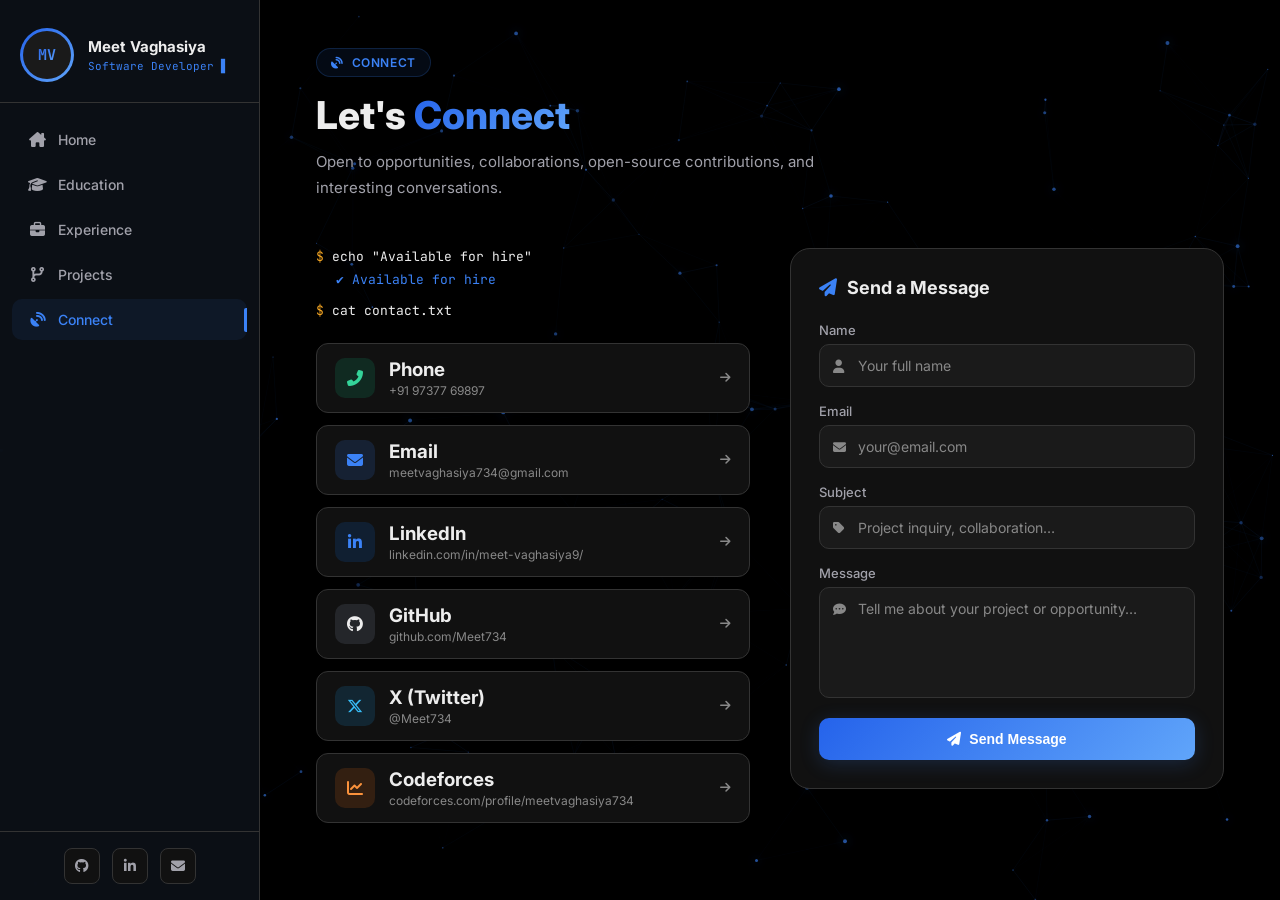
==== contact.html @ da373b87 "Added the html" ====
<!DOCTYPE html>
<html lang="en">
<head>
  <meta charset="UTF-8" />
  <meta name="viewport" content="width=device-width, initial-scale=1.0" />
  <title>Connect | Portfolio</title>
  <meta name="description" content="Get in touch — phone, email, LinkedIn, GitHub and other social profiles." />
  <link href="https://fonts.googleapis.com/css2?family=JetBrains+Mono:wght@300;400;500;600;700&family=Inter:wght@300;400;500;600;700;800&display=swap" rel="stylesheet" />
  <link rel="stylesheet" href="https://cdnjs.cloudflare.com/ajax/libs/font-awesome/6.5.0/css/all.min.css" />
  <link rel="stylesheet" href="style.css" />
</head>
<body data-page="contact">
  <canvas id="bgCanvas"></canvas>
  <button class="hamburger" id="hamburger" aria-label="Toggle menu"><span></span><span></span><span></span></button>
  <div class="sidebar-overlay" id="sidebarOverlay"></div>

  <!-- SIDEBAR -->
  <aside class="sidebar" id="sidebar">
    <div class="sidebar-brand">
      <div class="avatar-ring">
        <div class="avatar"><span class="avatar-initials">MV</span></div>
      </div>
      <div class="brand-info">
        <h2 class="brand-name">Meet Vaghasiya</h2>
        <p class="brand-role">Software Developer <span class="cursor-blink">▋</span></p>
      </div>
    </div>
    <nav class="sidebar-nav">
      <a href="index.html"      class="nav-item" data-page="home">       <i class="fas fa-house-chimney nav-icon"></i><span>Home</span><div class="nav-indicator"></div></a>
      <a href="education.html"  class="nav-item" data-page="education">  <i class="fas fa-graduation-cap nav-icon"></i><span>Education</span><div class="nav-indicator"></div></a>
      <a href="experience.html" class="nav-item" data-page="experience"> <i class="fas fa-briefcase nav-icon"></i><span>Experience</span><div class="nav-indicator"></div></a>
      <a href="projects.html"   class="nav-item" data-page="projects">   <i class="fas fa-code-branch nav-icon"></i><span>Projects</span><div class="nav-indicator"></div></a>
      <a href="contact.html"    class="nav-item" data-page="contact">    <i class="fas fa-satellite-dish nav-icon"></i><span>Connect</span><div class="nav-indicator"></div></a>
    </nav>
    <div class="sidebar-footer">
      <a href="https://github.com/Meet734" target="_blank" class="sf-icon" title="GitHub"><i class="fab fa-github"></i></a>
      <a href="https://www.linkedin.com/in/meet-vaghasiya9/" target="_blank" class="sf-icon" title="LinkedIn"><i class="fab fa-linkedin-in"></i></a>
      <a href="mailto:meetvaghasiya734@gmail.com" class="sf-icon" title="Email"><i class="fas fa-envelope"></i></a>
    </div>
  </aside>

  <!-- MAIN -->
  <main class="main-content">
    <div class="page-wrapper">

      <div class="section-header">
        <div class="section-badge"><i class="fas fa-satellite-dish"></i> Connect</div>
        <h1 class="section-title">Let's <span class="gradient-text">Connect</span></h1>
        <p class="section-subtitle">Open to opportunities, collaborations, open-source contributions, and interesting conversations.</p>
      </div>

      <div class="contact-container">

        <!-- Left: contact links -->
        <div class="contact-left">
          <div class="contact-intro">
            <div class="terminal-line">
              <span class="t-prompt">$</span>
              <span class="t-cmd">echo "Available for hire"</span>
            </div>
            <div class="terminal-output">✔ Available for hire</div>
            <div class="terminal-line">
              <span class="t-prompt">$</span>
              <span class="t-cmd">cat contact.txt</span>
            </div>
          </div>

          <div class="contact-cards">

            <a href="tel:+919737769897" class="contact-card">
              <div class="contact-card-icon phone"><i class="fas fa-phone-alt"></i></div>
              <div class="contact-card-info">
                <h3>Phone</h3>
                <p>+91 97377 69897</p>
              </div>
              <i class="fas fa-arrow-right contact-arrow"></i>
            </a>

            <a href="mailto:meetvaghasiya734@gmail.com" class="contact-card">
              <div class="contact-card-icon email"><i class="fas fa-envelope"></i></div>
              <div class="contact-card-info">
                <h3>Email</h3>
                <p>meetvaghasiya734@gmail.com</p>
              </div>
              <i class="fas fa-arrow-right contact-arrow"></i>
            </a>

            <a href="https://www.linkedin.com/in/meet-vaghasiya9/" target="_blank" rel="noopener" class="contact-card">
              <div class="contact-card-icon linkedin"><i class="fab fa-linkedin-in"></i></div>
              <div class="contact-card-info">
                <h3>LinkedIn</h3>
                <p>linkedin.com/in/meet-vaghasiya9/</p>
              </div>
              <i class="fas fa-arrow-right contact-arrow"></i>
            </a>

            <a href="https://github.com/Meet734" target="_blank" rel="noopener" class="contact-card">
              <div class="contact-card-icon github"><i class="fab fa-github"></i></div>
              <div class="contact-card-info">
                <h3>GitHub</h3>
                <p>github.com/Meet734</p>
              </div>
              <i class="fas fa-arrow-right contact-arrow"></i>
            </a>

            <a href="https://x.com/Meet734" target="_blank" rel="noopener" class="contact-card">
              <div class="contact-card-icon twitter"><i class="fab fa-x-twitter"></i></div>
              <div class="contact-card-info">
                <h3>X (Twitter)</h3>
                <p>@Meet734</p>
              </div>
              <i class="fas fa-arrow-right contact-arrow"></i>
            </a>

            <a href="https://codeforces.com/profile/meetvaghasiya734" target="_blank" rel="noopener" class="contact-card">
              <div class="contact-card-icon leetcode"><i class="fas fa-chart-line"></i></div>
              <div class="contact-card-info">
                <h3>Codeforces</h3>
                <p>codeforces.com/profile/meetvaghasiya734</p>
              </div>
              <i class="fas fa-arrow-right contact-arrow"></i>
            </a>



          </div>
        </div>

        <!-- Right: Message form -->
        <div class="contact-right">
          <div class="message-form-card">
            <h2 class="form-title"><i class="fas fa-paper-plane"></i> Send a Message</h2>
            <form class="contact-form" id="contactForm" action="https://api.web3forms.com/submit" method="POST">
              <input type="hidden" name="access_key" value="fc8a72fc-2e84-4660-9fc2-ab3e742af92b" />
              <input type="hidden" name="subject" value="Portfolio Contact: New Message" />
              <input type="hidden" name="redirect" value="false" />
              <div class="form-group">
                <label for="senderName">Name</label>
                <div class="input-wrap">
                  <i class="fas fa-user input-icon"></i>
                  <input type="text" id="senderName" name="name" placeholder="Your full name" required autocomplete="name" />
                </div>
              </div>
              <div class="form-group">
                <label for="senderEmail">Email</label>
                <div class="input-wrap">
                  <i class="fas fa-envelope input-icon"></i>
                  <input type="email" id="senderEmail" name="email" placeholder="your@email.com" required autocomplete="email" />
                </div>
              </div>
              <div class="form-group">
                <label for="senderSubject">Subject</label>
                <div class="input-wrap">
                  <i class="fas fa-tag input-icon"></i>
                  <input type="text" id="senderSubject" name="subject" placeholder="Project inquiry, collaboration…" required />
                </div>
              </div>
              <div class="form-group">
                <label for="senderMessage">Message</label>
                <div class="input-wrap textarea-wrap">
                  <i class="fas fa-comment-dots input-icon"></i>
                  <textarea id="senderMessage" name="message" rows="5" placeholder="Tell me about your project or opportunity…" required></textarea>
                </div>
              </div>
              <button type="submit" class="form-submit" id="formSubmitBtn">
                <i class="fas fa-paper-plane"></i>
                <span>Send Message</span>
              </button>
              <div class="form-success" id="formSuccess">
                <i class="fas fa-check-circle"></i> Message sent! I'll get back to you soon.
              </div>
            </form>
          </div>
        </div>

      </div><!-- /contact-container -->
    </div><!-- /page-wrapper -->
  </main>

  <script src="app.js"></script>
</body>
</html>
---- style.css ----
/* =============================================
   PORTFOLIO — MASTER STYLESHEET
   Theme: Dark Terminal / Developer
============================================= */

/* ---------- RESET & ROOT ---------- */
*, *::before, *::after { box-sizing: border-box; margin: 0; padding: 0; }

:root {
  --sidebar-w: 260px;
  --bg:        #000000;
  --surface:   #0a0a0a;
  --surface2:  #111111;
  --surface3:  #1a1a1a;
  --border:    #333333;
  --border2:   #444444;
  --accent:    #3b82f6;
  --accent2:   #3b82f6;
  --accent3:   #f5a623;
  --text:      #ededed;
  --muted:     #888888;
  --muted2:    #a1a1aa;
  --grad:      linear-gradient(135deg, #2563eb 0%, #60a5fa 100%);
  --grad-warm: linear-gradient(135deg, #f5a623, #f81ce5);
  --radius:    12px;
  --radius-lg: 20px;
  --shadow:    0 8px 32px rgba(0,0,0,.45);
  --shadow-lg: 0 20px 60px rgba(0,0,0,.6);
  --transition: .25s cubic-bezier(.4,0,.2,1);
}

html { scroll-behavior: smooth; }

body {
  font-family: 'Inter', sans-serif;
  background: var(--bg);
  color: var(--text);
  min-height: 100vh;
  display: flex;
  overflow-x: hidden;
}

a { text-decoration: none; color: inherit; }

/* ---------- SCROLLBAR ---------- */
::-webkit-scrollbar { width: 6px; }
::-webkit-scrollbar-track { background: var(--surface); }
::-webkit-scrollbar-thumb { background: var(--border2); border-radius: 3px; }
::-webkit-scrollbar-thumb:hover { background: var(--accent); }

/* ---------- BACKGROUND CANVAS ---------- */
#bgCanvas {
  position: fixed; inset: 0; z-index: 0;
  pointer-events: none; opacity: .8;
}

/* ---------- SIDEBAR ---------- */
.sidebar {
  position: fixed; left: 0; top: 0;
  width: var(--sidebar-w); height: 100vh;
  background: rgba(13,17,23,.92);
  backdrop-filter: blur(20px);
  border-right: 1px solid var(--border);
  display: flex; flex-direction: column;
  z-index: 100;
  transition: transform var(--transition);
}

.sidebar-brand {
  padding: 28px 20px 20px;
  border-bottom: 1px solid var(--border);
  display: flex; align-items: center; gap: 14px;
}
.avatar-ring {
  padding: 3px;
  background: var(--grad);
  border-radius: 50%;
  flex-shrink: 0;
}
.avatar {
  width: 48px; height: 48px;
  background: var(--surface3);
  border-radius: 50%;
  display: flex; align-items: center; justify-content: center;
}
.avatar-initials {
  font-family: 'JetBrains Mono', monospace;
  font-size: 15px; font-weight: 700;
  background: var(--grad); -webkit-background-clip: text; background-clip: text; -webkit-text-fill-color: transparent;
}
.brand-name {
  font-size: 15px; font-weight: 700; color: var(--text);
  line-height: 1.2;
}
.brand-role {
  font-family: 'JetBrains Mono', monospace;
  font-size: 11px; color: var(--accent);
  margin-top: 3px;
}
.cursor-blink { animation: blink 1s step-end infinite; }
@keyframes blink { 50% { opacity: 0; } }

.sidebar-nav {
  flex: 1; padding: 16px 12px;
  display: flex; flex-direction: column; gap: 4px;
  overflow-y: auto;
}
.nav-item {
  display: flex; align-items: center; gap: 12px;
  padding: 12px 16px; border-radius: 10px;
  font-size: 14px; font-weight: 500; color: var(--muted2);
  position: relative; cursor: pointer;
  transition: all var(--transition);
}
.nav-item:hover { color: var(--text); background: var(--surface2); }
.nav-item.active {
  color: var(--accent); background: rgba(59,130,246,.08);
}
.nav-item.active .nav-indicator {
  position: absolute; right: 0; top: 50%;
  transform: translateY(-50%);
  width: 3px; height: 24px;
  background: var(--accent); border-radius: 2px 0 0 2px;
}
.nav-icon { width: 18px; text-align: center; font-size: 15px; flex-shrink: 0; }

.sidebar-footer {
  padding: 16px 20px; border-top: 1px solid var(--border);
  display: flex; gap: 12px; justify-content: center;
}
.sf-icon {
  width: 36px; height: 36px; border-radius: 8px;
  background: var(--surface2); border: 1px solid var(--border);
  display: flex; align-items: center; justify-content: center;
  color: var(--muted2); font-size: 14px;
  transition: all var(--transition);
}
.sf-icon:hover { color: var(--accent); border-color: var(--accent); transform: translateY(-2px); }

/* ---------- HAMBURGER (mobile) ---------- */
.hamburger {
  display: none; position: fixed; top: 16px; left: 16px; z-index: 200;
  background: var(--surface2); border: 1px solid var(--border);
  border-radius: 8px; padding: 10px; cursor: pointer; flex-direction: column; gap: 5px;
}
.hamburger span {
  display: block; width: 20px; height: 2px;
  background: var(--text); border-radius: 2px;
  transition: all var(--transition);
}
.hamburger.open span:nth-child(1) { transform: rotate(45deg) translate(5px,5px); }
.hamburger.open span:nth-child(2) { opacity: 0; }
.hamburger.open span:nth-child(3) { transform: rotate(-45deg) translate(5px,-5px); }

.sidebar-overlay {
  display: none; position: fixed; inset: 0; z-index: 99;
  background: rgba(0,0,0,.6); backdrop-filter: blur(4px);
}

/* ---------- MAIN CONTENT ---------- */
.main-content {
  margin-left: var(--sidebar-w);
  flex: 1; min-height: 100vh;
  position: relative; z-index: 1;
  padding: 0;
}

/* =============================================
   HOME PAGE
============================================= */
.home-container {
  min-height: 100vh;
  display: grid; grid-template-columns: 1fr 1fr;
  align-items: center; gap: 48px;
  padding: 60px 56px;
}

.terminal-badge {
  display: inline-flex; align-items: center; gap: 8px;
  background: var(--surface2); border: 1px solid var(--border);
  border-radius: 8px; padding: 8px 14px; margin-bottom: 24px;
  font-family: 'JetBrains Mono', monospace; font-size: 13px;
}
.t-dot { width: 10px; height: 10px; border-radius: 50%; display: inline-block; margin-right: 2px; }
.t-dot.red    { background: #ff5f57; }
.t-dot.yellow { background: #ffbd2e; }
.t-dot.green  { background: #28ca41; }
.t-prompt { color: var(--accent3); }
.t-cmd    { color: var(--text); }

.home-title {
  font-size: clamp(2rem, 4vw, 3.4rem);
  font-weight: 800; line-height: 1.1;
  margin-bottom: 16px;
}
.gradient-text {
  background: var(--grad); -webkit-background-clip: text; background-clip: text; -webkit-text-fill-color: transparent;
}

.typewriter-wrapper {
  font-size: clamp(1rem, 2vw, 1.3rem);
  font-family: 'JetBrains Mono', monospace;
  color: var(--muted2); margin-bottom: 24px; min-height: 2em;
}
.tw-prefix { color: var(--muted); }
.tw-text   { color: var(--accent); }
.tw-cursor {
  color: var(--accent); 
  animation: blink 1s step-end infinite;
}

.home-bio {
  font-size: 15px; color: var(--muted2); line-height: 1.8;
  max-width: 520px; margin-bottom: 32px;
}

.home-actions { display: flex; gap: 12px; flex-wrap: wrap; margin-bottom: 40px; }

.btn-primary, .btn-secondary, .btn-ghost {
  display: inline-flex; align-items: center; gap: 8px;
  padding: 12px 24px; border-radius: 10px;
  font-size: 14px; font-weight: 600;
  transition: all var(--transition); cursor: pointer; border: none;
}
.btn-primary {
  background: var(--grad); color: #fff;
  box-shadow: 0 4px 20px rgba(59,130,246,.25);
}
.btn-primary:hover { transform: translateY(-2px); box-shadow: 0 8px 30px rgba(59,130,246,.4); }
.btn-secondary {
  background: transparent; border: 1px solid var(--border2); color: var(--text);
}
.btn-secondary:hover { border-color: var(--accent); color: var(--accent); transform: translateY(-2px); }
.btn-ghost {
  background: transparent; border: 1px dashed var(--border2); color: var(--muted2);
}
.btn-ghost:hover { border-color: var(--accent2); color: var(--accent2); transform: translateY(-2px); }

.home-stats {
  display: flex; gap: 20px; flex-wrap: wrap; margin-top: 12px;
}
.stat-card {
  flex: 1; min-width: 200px;
  background: rgba(255, 255, 255, 0.03);
  backdrop-filter: blur(12px); -webkit-backdrop-filter: blur(12px);
  border: 1px solid rgba(255, 255, 255, 0.08);
  border-radius: 16px; padding: 22px;
  transition: all 0.4s cubic-bezier(0.4, 0, 0.2, 1);
  display: flex; flex-direction: column; gap: 14px;
  position: relative; overflow: hidden;
}
.stat-card::before {
  content: ''; position: absolute; inset: 0;
  background: radial-gradient(circle at top left, rgba(59, 130, 246, 0.15), transparent 70%);
  opacity: 0; transition: opacity 0.4s;
}
.stat-card:hover {
  transform: translateY(-8px);
  border-color: rgba(59, 130, 246, 0.4);
  box-shadow: 0 20px 40px rgba(0, 0, 0, 0.5), 0 0 20px rgba(59, 130, 246, 0.1);
}
.stat-card:hover::before { opacity: 1; }

.stat-header {
  display: flex; align-items: center; justify-content: space-between;
  font-size: 18px; color: var(--accent);
}
.stat-ok {
  font-family: 'JetBrains Mono', monospace;
  font-size: 8px; font-weight: 800; color: #60a5fa;
  background: rgba(59, 130, 246, 0.1); padding: 3px 8px; border-radius: 4px;
  letter-spacing: 0.1em;
}
.stat-main { display: flex; flex-direction: column; gap: 6px; }
.pillar-title {
  font-size: 18px; font-weight: 700; color: var(--text);
  letter-spacing: -0.3px;
}
.stat-label {
  font-size: 13px; font-weight: 400; color: var(--muted2);
  line-height: 1.5;
}

/* --- Code Card --- */
.home-right { position: relative; display: flex; flex-direction: column; align-items: center; gap: 32px; }

.code-card {
  background: var(--surface2); border: 1px solid var(--border);
  border-radius: var(--radius-lg);
  box-shadow: var(--shadow-lg), 0 0 60px rgba(59,130,246,.06);
  overflow: hidden; width: 100%; max-width: 400px;
  animation: floatY 4s ease-in-out infinite;
}
@keyframes floatY { 0%,100% { transform: translateY(0); } 50% { transform: translateY(-12px); } }

.code-card-header {
  padding: 12px 16px; background: var(--surface3);
  display: flex; align-items: center; gap: 6px;
  border-bottom: 1px solid var(--border);
}
.dot { width: 12px; height: 12px; border-radius: 50%; }
.dot.red    { background: #ff5f57; }
.dot.yellow { background: #ffbd2e; }
.dot.green  { background: #28ca41; }
.code-filename {
  margin-left: auto; font-family: 'JetBrains Mono', monospace;
  font-size: 12px; color: var(--muted);
}
.code-body {
  padding: 20px; font-family: 'JetBrains Mono', monospace;
  font-size: 13px; line-height: 1.8; overflow-x: auto;
}
.c-brace { color: #e2e8f0; }
.c-key   { color: #93c5fd; }
.c-colon { color: #94a3b8; }
.c-str   { color: #86efac; }
.c-bool  { color: #f97316; }
.c-comma { color: #94a3b8; }

/* --- Orbit --- */
.orbit-container {
  position: relative; width: 200px; height: 200px;
  display: flex; align-items: center; justify-content: center;
}
.orbit-ring {
  position: absolute; inset: 0; border-radius: 50%;
  border: 1px dashed var(--border2);
  animation: spin 120s linear infinite;
}
@keyframes spin { to { transform: rotate(360deg); } }

.orbit-item {
  position: absolute; width: 40px; height: 40px;
  background: var(--surface2); border: 1px solid var(--border);
  border-radius: 50%; display: flex; align-items: center; justify-content: center;
  font-size: 16px; color: var(--accent);
  top: 50%; left: 50%;
  transform:
    translate(-50%, -50%)
    rotate(calc(var(--i) * 60deg))
    translateY(-90px)
    rotate(calc(var(--i) * -60deg));
  animation: orbit 120s linear infinite;
  animation-delay: calc(var(--i) * -20s);
  transition: all var(--transition);
}
.orbit-item:hover { transform: scale(1.3); color: #fff; background: var(--accent2); }
@keyframes orbit {
  from { transform: translate(-50%,-50%) rotate(calc(var(--i)*60deg))   translateY(-90px) rotate(calc(var(--i)*-60deg)); }
  to   { transform: translate(-50%,-50%) rotate(calc(var(--i)*60deg + 360deg)) translateY(-90px) rotate(calc(var(--i)*-60deg - 360deg)); }
}

/* =============================================
   SHARED PAGE LAYOUT (all inner pages)
============================================= */
.page-wrapper {
  padding: 48px 56px;
  min-height: 100vh;
  animation: pageIn .4s ease;
}
@keyframes pageIn {
  from { opacity: 0; transform: translateY(18px); }
  to   { opacity: 1; transform: translateY(0); }
}

.section-header { margin-bottom: 48px; }
.section-badge {
  display: inline-flex; align-items: center; gap: 8px;
  background: rgba(59,130,246,.08); border: 1px solid rgba(59,130,246,.2);
  color: var(--accent); border-radius: 20px; padding: 6px 14px;
  font-size: 12px; font-weight: 600; letter-spacing: .05em;
  text-transform: uppercase; margin-bottom: 16px;
}
.section-title {
  font-size: clamp(1.8rem, 3vw, 2.6rem);
  font-weight: 800; line-height: 1.15; margin-bottom: 12px;
}
.section-subtitle { font-size: 15px; color: var(--muted2); max-width: 560px; line-height: 1.7; }

/* highlight / tag shared */
.highlight { color: var(--accent); font-weight: 600; }
.tag {
  display: inline-block; padding: 3px 10px; border-radius: 20px;
  background: var(--surface3); border: 1px solid var(--border2);
  font-size: 11px; color: var(--muted2);
}

/* =============================================
   EDUCATION PAGE
============================================= */
.edu-timeline { display: flex; flex-direction: column; gap: 0; margin-bottom: 56px; }

.edu-card {
  display: flex; gap: 0; position: relative;
  animation: fadeUp .5s ease both;
}
.edu-card:nth-child(1) { animation-delay: .05s; }
.edu-card:nth-child(2) { animation-delay: .15s; }
.edu-card:nth-child(3) { animation-delay: .25s; }
.edu-card:nth-child(4) { animation-delay: .35s; }
@keyframes fadeUp { from { opacity:0; transform:translateY(24px); } to { opacity:1; transform:none; } }

.edu-card-left {
  display: flex; flex-direction: column; align-items: center;
  width: 60px; flex-shrink: 0; padding-top: 4px;
}
.edu-icon-wrap {
  width: 44px; height: 44px; border-radius: 12px;
  display: flex; align-items: center; justify-content: center;
  font-size: 18px; color: #fff; flex-shrink: 0; z-index: 1;
}
.grad-purple { background: linear-gradient(135deg,#7c3aed,#4338ca); }
.grad-blue   { background: linear-gradient(135deg,#2563eb,#60a5fa); }
.grad-teal   { background: linear-gradient(135deg,#14b8a6,#10b981); }
.grad-orange { background: linear-gradient(135deg,#f97316,#ef4444); }

.edu-connector {
  flex: 1; width: 2px;
  background: linear-gradient(to bottom, var(--border2), transparent);
  margin: 8px 0;
}

.edu-card-body {
  flex: 1; background: var(--surface2); border: 1px solid var(--border);
  border-radius: var(--radius-lg); padding: 24px 28px;
  margin-left: 16px; margin-bottom: 20px;
  transition: all var(--transition);
  position: relative; overflow: hidden;
}
.edu-card-body::before {
  content: ''; position: absolute; inset: 0;
  background: linear-gradient(135deg, rgba(0,212,255,.03) 0%, transparent 60%);
  pointer-events: none;
}
.edu-card-body:hover { border-color: var(--border2); transform: translateX(4px); box-shadow: var(--shadow); }

.edu-meta { display: flex; align-items: center; gap: 10px; margin-bottom: 10px; }
.edu-year { font-family:'JetBrains Mono',monospace; font-size:12px; color:var(--muted); }
.edu-badge {
  padding: 2px 10px; border-radius: 20px; font-size: 11px; font-weight: 700;
  background: rgba(124,58,237,.2); border: 1px solid rgba(124,58,237,.4); color: #a78bfa;
}
.edu-badge.be   { background:rgba(59,130,246,.2); border-color:rgba(59,130,246,.4); color:#60a5fa; }
.edu-badge.hsc  { background:rgba(20,184,166,.2); border-color:rgba(20,184,166,.4); color:#2dd4bf; }
.edu-badge.ssc  { background:rgba(249,115,22,.2); border-color:rgba(249,115,22,.4); color:#fb923c; }

.edu-degree    { font-size:17px; font-weight:700; color:var(--text); margin-bottom:6px; }
.edu-institution { font-size:13px; color:var(--muted2); margin-bottom:10px; display:flex; align-items:center; gap:6px; }
.edu-desc      { font-size:14px; color:var(--muted2); line-height:1.7; margin-bottom:12px; }
.edu-tags      { display:flex; flex-wrap:wrap; gap:6px; }

/* Certifications */
.cert-section { margin-top: 8px; }
.cert-title {
  font-size: 18px; font-weight: 700; margin-bottom: 20px;
  display: flex; align-items: center; gap: 10px; color: var(--text);
}
.cert-grid {
  display: grid;
  grid-template-rows: repeat(2, 1fr);
  grid-auto-flow: column;
  grid-auto-columns: minmax(280px, 1fr);
  gap: 16px;
  overflow-x: auto;
  padding-bottom: 12px;
}
.cert-grid::-webkit-scrollbar { height: 6px; }
.cert-grid::-webkit-scrollbar-track { background: var(--surface2); border-radius: 4px; }
.cert-grid::-webkit-scrollbar-thumb { background: var(--border2); border-radius: 4px; }
.cert-grid::-webkit-scrollbar-thumb:hover { background: var(--accent); }

.cert-card {
  display: flex; align-items: center; gap: 14px;
  background: var(--surface2); border: 1px solid var(--border);
  border-radius: var(--radius); padding: 16px 20px;
  transition: all var(--transition);
  animation: fadeUp .5s ease both;
}
.cert-card:hover { border-color: var(--accent); transform: translateY(-3px); box-shadow: var(--shadow); }

.cert-icon {
  width: 42px; height: 42px; border-radius: 10px;
  display: flex; align-items: center; justify-content: center;
  font-size: 18px; flex-shrink: 0;
}
.cert-icon.aws    { background:rgba(249,115,22,.15); color:#fb923c; }
.cert-icon.python { background:rgba(124,58,237,.15); color:#a78bfa; }
.cert-icon.db     { background:rgba(59,130,246,.15);  color:#60a5fa; }
.cert-icon.web    { background:rgba(20,184,166,.15);  color:#2dd4bf; }
.cert-icon.java   { background:rgba(225,29,72,.15);   color:#f43f5e; }

.cert-info h4   { font-size:14px; font-weight:600; color:var(--text); }
.cert-info p    { font-size:12px; color:var(--muted); margin-top:3px; }
.cert-link {
  margin-left:auto; width:30px; height:30px; border-radius:8px;
  background:var(--surface3); border:1px solid var(--border);
  display:flex; align-items:center; justify-content:center;
  font-size:12px; color:var(--muted2); flex-shrink:0;
  transition: all var(--transition);
}
.cert-link:hover { color:var(--accent); border-color:var(--accent); }

/* =============================================
   EXPERIENCE PAGE
============================================= */
.exp-container { display: flex; flex-direction: column; gap: 32px; }

.exp-card {
  background: var(--surface2); border: 1px solid var(--border);
  border-radius: var(--radius-lg); overflow: hidden;
  transition: all var(--transition);
  animation: fadeUp .5s ease both;
}
.exp-card.featured { border-color: rgba(59,130,246,.2); box-shadow: 0 0 40px rgba(59,130,246,.05); }
.exp-card:hover { border-color: var(--border2); box-shadow: var(--shadow); }

.exp-card-header {
  display: flex; align-items: flex-start; gap: 16px;
  padding: 24px 28px; background: var(--surface3);
  border-bottom: 1px solid var(--border); flex-wrap: wrap;
}
.exp-company-logo {
  width: 52px; height: 52px; border-radius: 12px;
  background: rgba(59,130,246,.1); border: 1px solid rgba(59,130,246,.2);
  display: flex; align-items: center; justify-content: center;
  font-size: 20px; color: var(--accent); flex-shrink: 0;
}
.exp-header-info { flex: 1; }
.exp-role     { font-size: 18px; font-weight: 700; color: var(--text); margin-bottom: 4px; }
.exp-company  { font-size: 14px; color: var(--accent); font-weight: 600; margin-bottom: 10px; }
.exp-meta-row { display: flex; flex-wrap: wrap; gap: 12px; font-size: 12px; color: var(--muted); }
.exp-meta-row i { margin-right: 4px; color: var(--muted2); }
.exp-type {
  padding: 2px 10px; border-radius: 20px; font-size: 11px; font-weight: 700;
}
.exp-type.full-time { background:rgba(16,185,129,.15); border:1px solid rgba(16,185,129,.3); color:#34d399; }

.exp-letter-btn {
  display: flex; align-items: center; gap: 8px; flex-shrink: 0;
  padding: 10px 16px; border-radius: 10px; font-size: 13px; font-weight: 600;
  background: transparent; border: 1px solid var(--border2); color: var(--muted2);
  transition: all var(--transition); align-self: flex-start;
}
.exp-letter-btn:hover { border-color: var(--accent); color: var(--accent); }
.exp-letter-btn i { font-size: 16px; }

.exp-card-body { padding: 28px; }
.exp-summary { font-size: 15px; color: var(--muted2); line-height: 1.8; margin-bottom: 28px; }

.exp-contributions h4, .exp-tech-stack h4 {
  font-size: 14px; font-weight: 600; color: var(--text);
  display: flex; align-items: center; gap: 8px; margin-bottom: 14px;
}
.exp-contributions h4 i, .exp-tech-stack h4 i { color: var(--accent); }

.contribution-list { list-style: none; display: flex; flex-direction: column; gap: 10px; margin-bottom: 28px; }
.contribution-list li {
  display: flex; align-items: flex-start; gap: 12px;
  font-size: 14px; color: var(--muted2); line-height: 1.6;
}
.bullet-icon i { color: #3b82f6; font-size: 14px; margin-top: 2px; flex-shrink: 0; }
.contribution-list strong { color: var(--text); }

.tech-pills { display: flex; flex-wrap: wrap; gap: 8px; margin-bottom: 28px; }
.tech-pill {
  display: inline-flex; align-items: center; gap: 6px;
  padding: 5px 12px; border-radius: 20px; font-size: 12px; font-weight: 500;
  background: var(--surface3); border: 1px solid var(--border2); color: var(--muted2);
  transition: all var(--transition);
}
.tech-pill:hover { border-color: var(--accent); color: var(--accent); }
.tech-pill i { font-size: 12px; }

.exp-achievements {
  display: grid; grid-template-columns: repeat(4, 1fr); gap: 16px;
  background: var(--surface3); border: 1px solid var(--border);
  border-radius: var(--radius); padding: 20px;
}
.achievement-item { text-align: center; }
.ach-number {
  font-size: 24px; font-weight: 800;
  background: var(--grad); -webkit-background-clip: text; background-clip: text; -webkit-text-fill-color: transparent;
}
.ach-label { font-size: 11px; color: var(--muted); margin-top: 4px; }

/* Skills */
.skills-section {
  background: var(--surface2); border: 1px solid var(--border);
  border-radius: var(--radius-lg); padding: 28px;
  animation: fadeUp .5s ease both; animation-delay: .15s;
}
.skills-title {
  font-size: 18px; font-weight: 700; margin-bottom: 24px;
  display: flex; align-items: center; gap: 10px;
}
.skills-title i { color: var(--accent); }
.skills-grid { display: grid; grid-template-columns: repeat(auto-fill, minmax(260px, 1fr)); gap: 28px; }
.skill-group-name { font-size: 13px; font-weight: 600; color: var(--muted2); text-transform:uppercase; letter-spacing:.06em; margin-bottom:16px; }
.skill-bars { display: flex; flex-direction: column; gap: 12px; }
.skill-bar-item { display: grid; grid-template-columns: 110px 1fr 36px; align-items: center; gap: 10px; font-size: 13px; color: var(--text); }
.skill-track { height: 6px; background: var(--surface3); border-radius: 3px; overflow: hidden; }
.skill-fill {
  height: 100%; width: 0; border-radius: 3px;
  background: var(--grad);
  transition: width 1.2s cubic-bezier(.2,1,.4,1);
}
.skill-fill.animated { width: var(--pct); }
.pct-label { font-size: 11px; color: var(--muted); text-align: right; }

/* =============================================
   PROJECTS PAGE
============================================= */
.filter-bar {
  display: flex; flex-wrap: wrap; gap: 8px; margin-bottom: 36px;
}
.filter-btn {
  display: inline-flex; align-items: center; gap: 6px;
  padding: 8px 16px; border-radius: 20px; font-size: 13px; font-weight: 500;
  background: var(--surface2); border: 1px solid var(--border); color: var(--muted2);
  cursor: pointer; transition: all var(--transition);
}
.filter-btn:hover  { border-color: var(--border2); color: var(--text); }
.filter-btn.active { background: rgba(59,130,246,.1); border-color: rgba(59,130,246,.4); color: var(--accent); }

.projects-grid {
  display: grid;
  grid-template-columns: repeat(auto-fill, minmax(320px, 1fr));
  gap: 24px;
}

/* Flip card */
.project-card {
  height: 300px; perspective: 1000px;
  transition: opacity .3s, transform .3s;
}
.project-card.hidden { display: none; }

.project-card-inner {
  position: relative; width: 100%; height: 100%;
  transform-style: preserve-3d;
  transition: transform .65s cubic-bezier(.4,0,.2,1);
  border-radius: var(--radius-lg);
}
.project-card:hover .project-card-inner { transform: rotateY(180deg); }

.project-card-front, .project-card-back {
  position: absolute; inset: 0;
  border-radius: var(--radius-lg);
  backface-visibility: hidden;
  -webkit-backface-visibility: hidden;
  padding: 24px;
  border: 1px solid var(--border);
  overflow: hidden;
}
.project-card-front {
  background: var(--surface2);
  display: flex; flex-direction: column; gap: 12px;
}
.project-card-back {
  background: var(--surface3);
  transform: rotateY(180deg);
  display: flex; flex-direction: column; justify-content: center; gap: 14px;
  border-color: var(--border2);
}
.project-card-back h4 { font-size: 15px; font-weight: 700; color: var(--accent); }
.project-card-back p  { font-size: 13px; color: var(--muted2); line-height: 1.7; flex: 1; overflow-y: auto; }

.project-glow {
  position: absolute; top: -40px; right: -40px;
  width: 120px; height: 120px; border-radius: 50%;
  background: radial-gradient(circle, rgba(59,130,246,.1), transparent 70%);
  pointer-events: none;
}

.project-header { display: flex; align-items: flex-start; justify-content: space-between; }
.project-icon-wrap {
  width: 46px; height: 46px; border-radius: 12px;
  background: var(--grad); /* overridden by inline style */
  display: flex; align-items: center; justify-content: center;
  font-size: 20px; color: #fff; flex-shrink: 0;
  background: var(--grad-for-project, var(--grad));
}
/* use inline --grad var */
.project-icon-wrap { background: var(--grad); }

.project-tag-chips { display: flex; flex-wrap: wrap; gap: 6px; justify-content: flex-end; }
.chip {
  padding: 2px 8px; border-radius: 10px; font-size: 10px; font-weight: 600;
  text-transform: uppercase; letter-spacing: .04em;
}
.chip.aws     { background:rgba(249,115,22,.2); color:#fb923c; }
.chip.web     { background:rgba(59,130,246,.2);  color:#60a5fa; }
.chip.db      { background:rgba(16,185,129,.2);  color:#34d399; }
.chip.ai      { background:rgba(124,58,237,.2);  color:#a78bfa; }
.chip.sock    { background:rgba(6,182,212,.2);   color:#22d3ee; }
.chip.py      { background:rgba(234,179,8,.2);   color:#facc15; }
.chip.java    { background:rgba(239,68,68,.2);   color:#f87171; }

.project-name  { font-size: 16px; font-weight: 700; color: var(--text); }
.project-short { font-size: 13px; color: var(--muted2); line-height: 1.6; flex: 1; }
.project-tech-row { display: flex; flex-wrap: wrap; gap: 6px; }
.ptag {
  padding: 2px 8px; border-radius: 6px; font-size: 11px;
  background: var(--surface3); border: 1px solid var(--border); color: var(--muted);
}

.project-links { display: flex; gap: 10px; }
.plink {
  display: inline-flex; align-items: center; gap: 6px;
  padding: 8px 16px; border-radius: 8px; font-size: 13px; font-weight: 600;
  transition: all var(--transition);
}
.plink.github { background: var(--surface2); border: 1px solid var(--border); color: var(--text); }
.plink.github:hover { border-color: var(--accent); color: var(--accent); }
.plink.live   { background: var(--grad); color: #fff; }
.plink.live:hover { opacity: .85; transform: translateY(-1px); }

.projects-empty {
  text-align: center; padding: 80px 0; color: var(--muted);
  display: flex; flex-direction: column; align-items: center; gap: 16px;
}
.projects-empty i { font-size: 48px; opacity: .3; }

.projects-count {
  font-family: 'JetBrains Mono', monospace;
  font-size: 13px; color: var(--muted);
  margin-bottom: 20px;
}
.projects-count span { color: var(--accent); font-weight: 600; }

/* =============================================
   CONTACT PAGE
============================================= */
.contact-container {
  display: grid; grid-template-columns: 1fr 1fr; gap: 40px;
  align-items: start;
}

.contact-intro { margin-bottom: 24px; }
.terminal-line {
  font-family: 'JetBrains Mono', monospace;
  font-size: 13px; color: var(--muted2);
  display: flex; align-items: center; gap: 8px; margin-bottom: 6px;
}
.terminal-line .t-prompt { color: var(--accent3); }
.terminal-line .t-cmd    { color: var(--text); }
.terminal-output {
  font-family: 'JetBrains Mono', monospace;
  font-size: 13px; color: var(--accent); margin-bottom: 14px; padding-left: 20px;
}

.contact-cards { display: flex; flex-direction: column; gap: 12px; }
.contact-card {
  display: flex; align-items: center; gap: 14px;
  background: var(--surface2); border: 1px solid var(--border);
  border-radius: var(--radius); padding: 14px 18px;
  transition: all var(--transition); cursor: pointer;
}
.contact-card:hover { border-color: var(--accent); transform: translateX(6px); box-shadow: var(--shadow); }
.contact-card-icon {
  width: 40px; height: 40px; border-radius: 10px; flex-shrink: 0;
  display: flex; align-items: center; justify-content: center; font-size: 16px;
}
.contact-card-icon.phone    { background:rgba(16,185,129,.15); color:#34d399; }
.contact-card-icon.email    { background: rgba(59,130,246,.15);  color:var(--accent); }
.contact-card-icon.linkedin { background:rgba(14,118,234,.15); color:#3b82f6; }
.contact-card-icon.github   { background:rgba(148,163,184,.15);color:var(--text); }
.contact-card-icon.twitter  { background:rgba(29,161,242,.15); color:#38bdf8; }
.contact-card-icon.leetcode { background:rgba(249,115,22,.15); color:#fb923c; }

.contact-card-info h4 { font-size: 13px; font-weight: 600; color: var(--text); }
.contact-card-info p  { font-size: 12px; color: var(--muted); margin-top: 2px; }
.contact-arrow { margin-left: auto; color: var(--muted); font-size: 12px; transition: transform var(--transition); }
.contact-card:hover .contact-arrow { transform: translateX(4px); color: var(--accent); }

/* Contact form */
.message-form-card {
  background: var(--surface2); border: 1px solid var(--border);
  border-radius: var(--radius-lg); padding: 28px;
  animation: fadeUp .5s ease both;
}
.form-title {
  font-size: 18px; font-weight: 700; margin-bottom: 24px;
  display: flex; align-items: center; gap: 10px;
}
.form-title i { color: var(--accent); }

.contact-form { display: flex; flex-direction: column; gap: 16px; }
.form-group { display: flex; flex-direction: column; gap: 6px; }
.form-group label { font-size: 13px; font-weight: 500; color: var(--muted2); }

.input-wrap { position: relative; }
.input-icon {
  position: absolute; left: 14px; top: 50%; transform: translateY(-50%);
  font-size: 13px; color: var(--muted); pointer-events: none;
}
.textarea-wrap .input-icon { top: 16px; transform: none; }

.input-wrap input, .input-wrap textarea {
  width: 100%; background: var(--surface3); border: 1px solid var(--border);
  border-radius: 10px; padding: 12px 14px 12px 38px;
  font-size: 14px; color: var(--text); font-family: 'Inter', sans-serif;
  outline: none; transition: border-color var(--transition), box-shadow var(--transition);
  resize: none;
}
.input-wrap input:focus, .input-wrap textarea:focus {
  border-color: var(--accent); box-shadow: 0 0 0 3px rgba(59,130,246,.1);
}
.input-wrap input::placeholder, .input-wrap textarea::placeholder { color: var(--muted); }

.form-submit {
  display: inline-flex; align-items: center; justify-content: center; gap: 8px;
  padding: 13px 24px; border-radius: 10px; font-size: 14px; font-weight: 600;
  background: var(--grad); color: #fff; border: none; cursor: pointer;
  transition: all var(--transition); box-shadow: 0 4px 20px rgba(59,130,246,.2);
}
.form-submit:hover { opacity: .9; transform: translateY(-2px); box-shadow: 0 8px 30px rgba(59,130,246,.35); }
.form-submit:disabled { opacity: .6; cursor: not-allowed; transform: none; }

.form-success {
  display: none; align-items: center; gap: 8px;
  background: rgba(16,185,129,.1); border: 1px solid rgba(16,185,129,.3);
  color: #34d399; border-radius: 10px; padding: 14px;
  font-size: 14px; font-weight: 500;
}
.form-success.show { display: flex; }

/* =============================================
   RESPONSIVE
============================================= */
@media (max-width: 900px) {
  .home-container { grid-template-columns: 1fr; padding: 40px 28px; }
  .home-right { display: none; }
  .contact-container { grid-template-columns: 1fr; }
  .exp-achievements { grid-template-columns: repeat(2,1fr); }
}
@media (max-width: 768px) {
  .sidebar { transform: translateX(-100%); }
  .sidebar.open { transform: translateX(0); }
  .sidebar-overlay.show { display: block; }
  .hamburger { display: flex; }
  .main-content { margin-left: 0; }
  .page-wrapper { padding: 72px 20px 40px; }
  .home-container { padding: 80px 20px 40px; }
}
@media (max-width: 500px) {
  .projects-grid { grid-template-columns: 1fr; }
  .home-stats { flex-direction: column; }
  .home-actions { flex-direction: column; }
}
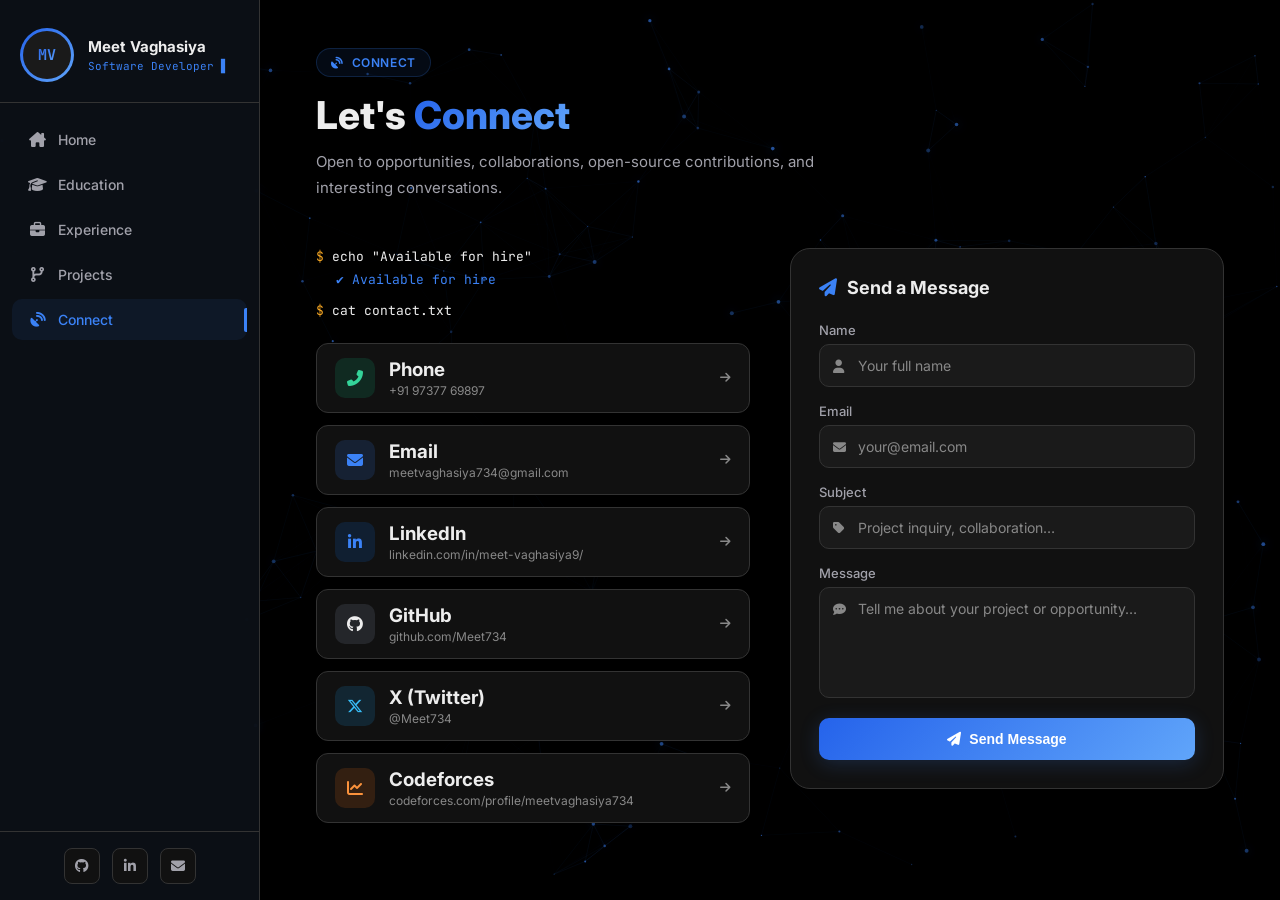
==== commit e66add19: "Added some projects" ====
--- a/contact.html
+++ b/contact.html
@@ -33,9 +33,11 @@
       <a href="contact.html"    class="nav-item" data-page="contact">    <i class="fas fa-satellite-dish nav-icon"></i><span>Connect</span><div class="nav-indicator"></div></a>
     </nav>
     <div class="sidebar-footer">
-      <a href="https://github.com/Meet734" target="_blank" class="sf-icon" title="GitHub"><i class="fab fa-github"></i></a>
-      <a href="https://www.linkedin.com/in/meet-vaghasiya9/" target="_blank" class="sf-icon" title="LinkedIn"><i class="fab fa-linkedin-in"></i></a>
-      <a href="mailto:meetvaghasiya734@gmail.com" class="sf-icon" title="Email"><i class="fas fa-envelope"></i></a>
+      <div class="sf-icons">
+        <a href="https://github.com/Meet734" target="_blank" class="sf-icon" title="GitHub"><i class="fab fa-github"></i></a>
+        <a href="https://www.linkedin.com/in/meet-vaghasiya9/" target="_blank" class="sf-icon" title="LinkedIn"><i class="fab fa-linkedin-in"></i></a>
+        <a href="mailto:meetvaghasiya734@gmail.com" class="sf-icon" title="Email"><i class="fas fa-envelope"></i></a>
+      </div>
     </div>
   </aside>
 
--- a/style.css
+++ b/style.css
@@ -126,6 +126,9 @@
 
 .sidebar-footer {
   padding: 16px 20px; border-top: 1px solid var(--border);
+  display: flex; flex-direction: column; gap: 12px; align-items: center;
+}
+.sf-icons {
   display: flex; gap: 12px; justify-content: center;
 }
 .sf-icon {
@@ -136,6 +139,16 @@
   transition: all var(--transition);
 }
 .sf-icon:hover { color: var(--accent); border-color: var(--accent); transform: translateY(-2px); }
+
+.visitor-count {
+  display: inline-flex; align-items: center; gap: 8px;
+  padding: 6px 10px; border-radius: 10px;
+  background: var(--surface2); border: 1px solid var(--border);
+  color: var(--muted2); font-size: 12px;
+  font-family: 'JetBrains Mono', monospace;
+}
+.visitor-count i { color: var(--accent); font-size: 12px; }
+.visitor-number { color: var(--text); font-weight: 600; }
 
 /* ---------- HAMBURGER (mobile) ---------- */
 .hamburger {
